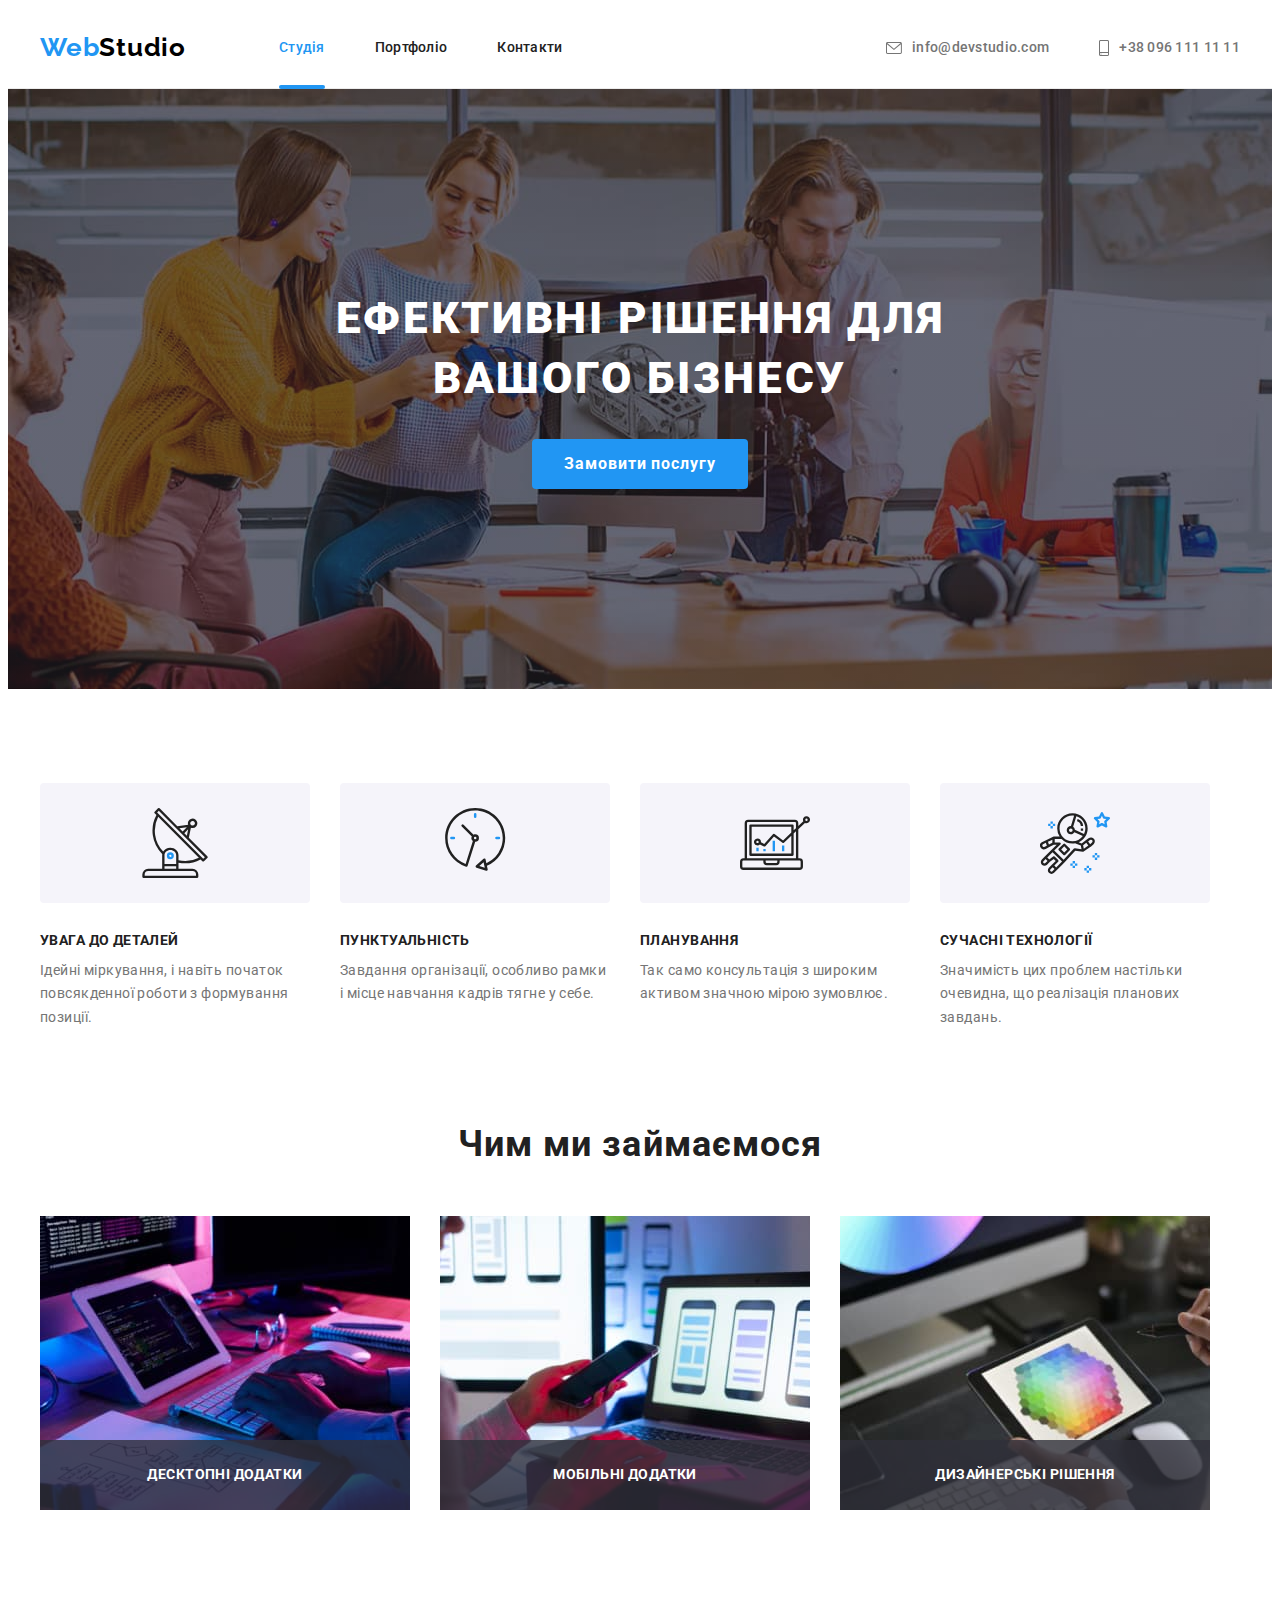
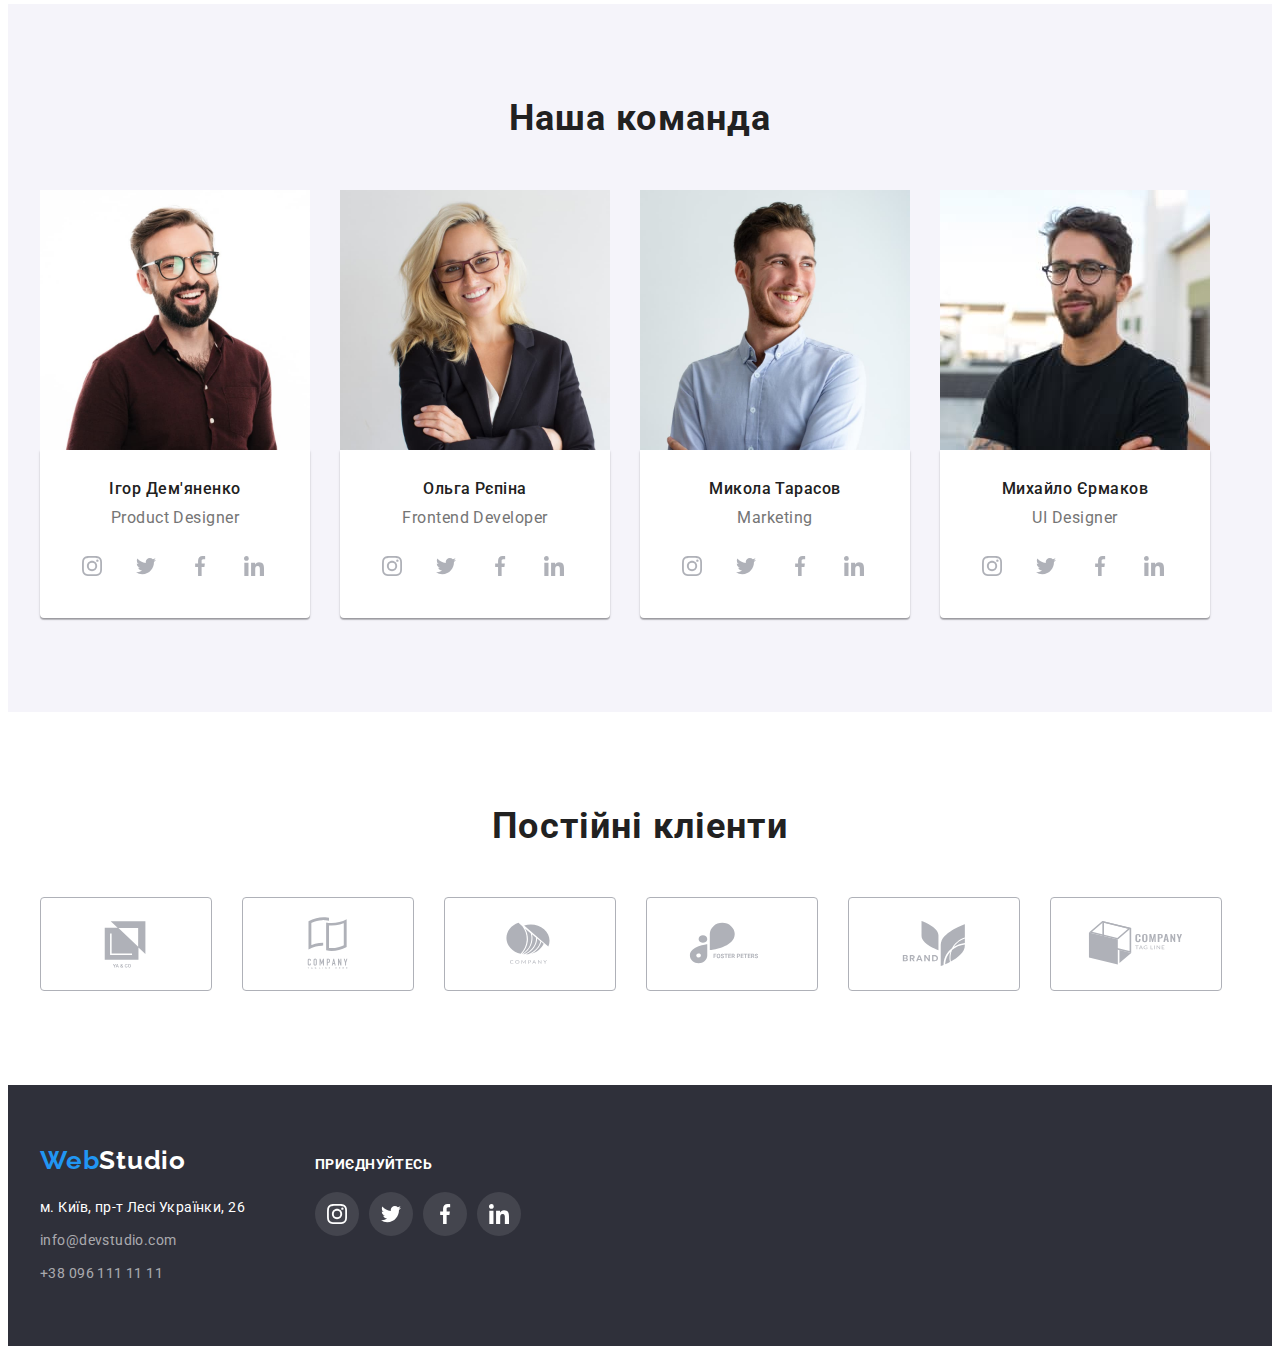
==== index.html @ a7c12bc5 "Copied" ====
<!DOCTYPE html>
<html lang="uk">
<head>
    <meta charset="UTF-8">
    <meta http-equiv="X-UA-Compatible" content="IE=edge">
    <meta name="viewport" content="width=device-width, initial-scale=1.0">
    <title>WebStudio</title>
    <link rel="preconnect" href="https://fonts.googleapis.com">
    <link rel="preconnect" href="https://fonts.gstatic.com" crossorigin>
    <link href="https://fonts.googleapis.com/css2?family=Raleway:wght@700&family=Roboto:wght@400;500;700;900&display=swap"
        rel="stylesheet">
    <link rel="stylesheet" href="https://cdnjs.cloudflare.com/ajax/libs/modern-normalize/1.1.0/modern-normalize.min.css"
        integrity="sha512-wpPYUAdjBVSE4KJnH1VR1HeZfpl1ub8YT/NKx4PuQ5NmX2tKuGu6U/JRp5y+Y8XG2tV+wKQpNHVUX03MfMFn9Q=="
        crossorigin="anonymous" referrerpolicy="no-referrer" />
    <link rel="stylesheet" href="./css/styles.css">
</head>
<body>
    <header class="underline">
        <!-- Navigation_bar -->
        <div class="nav-container">
            <nav class="nav-list">
                <a class="link logo" href="/">Web<span class="second-logo">Studio</span></a>
                <ul class="list">
                    <li class="list-item"><a class="link nav-link current" href="./index.html">Студія</a></li>
                    <li class="list-item"><a class="link nav-link" href="./portfolio.html">Портфоліо</a></li>
                    <li class="list-item"><a class="link nav-link" href="/">Контакти</a></li>
                </ul>
            </nav>
            <ul class="list contacts-container">
                <li class="list-item contacts-item">
                    <a class="link contacts-nav" href="mailto:info@devstudio.com">
                        <svg class="envelope-icon" width="16" height="12">
                            <use href="./images/icons.svg#envelope"></use>
                        </svg>
                        info@devstudio.com</a>
                </li>
                <li class="list-item">
                    <a class="link contacts-nav" href="tel:+380961111111">
                        <svg class="smartphone-icon" width="10" height="16">
                            <use href="./images/icons.svg#smartphone"></use>
                        </svg>
                        +38 096 111 11 11</a>
                </li>
            </ul>
        </div>
    </header>
    <main>
        <!-- Face -->
        <section class="face">
            <div class="face-container">
                <h1 class="face-header">Ефективні рішення для вашого бізнесу</h1>
                <button data-modal-open class="order-button" type="button">Замовити послугу</button>
            </div>
        </section>
        <!-- Features -->
        <section class="features section">
            <div class="features-container">
                <h2 class="visually-hidden">Наші переваги</h2>
                <ul class="list features-list">
                    <li class="feature">
                        <div class="icon-contain">
                            <svg class="icon" width="70" height="70">
                                <use href="./images/icons.svg#antenna"></use>
                            </svg>
                        </div>
                        <h3 class="feature-title">УВАГА ДО ДЕТАЛЕЙ</h3>
                        <p class="feature-descr">Ідейні міркування, і навіть початок повсякденної роботи з формування позиції.</p>
                    </li>
                    <li class="feature">
                        <div class="icon-contain">
                            <svg class="icon" width="70" height="70">
                                <use href="./images/icons.svg#clock"></use>
                            </svg>
                        </div>
                        <h3 class="feature-title">ПУНКТУАЛЬНІСТЬ</h3>
                        <p class="feature-descr">Завдання організації, особливо рамки і місце навчання кадрів тягне у себе.</p>
                    </li>
                    <li class="feature">
                        <div class="icon-contain">
                            <svg class="icon" width="70" height="70">
                                <use href="./images/icons.svg#diagram"></use>
                            </svg>
                        </div>
                        <h3 class="feature-title">ПЛАНУВАННЯ</h3>
                        <p class="feature-descr">Так само консультація з широким активом значною мірою зумовлює.</p>
                    </li>
                    <li class="feature">
                        <div class="icon-contain">
                            <svg class="icon" width="70" height="70">
                                <use href="./images/icons.svg#astronaut"></use>
                            </svg>
                        </div>
                        <h3 class="feature-title">СУЧАСНІ ТЕХНОЛОГІЇ</h3>
                        <p class="feature-descr">Значимість цих проблем настільки очевидна, що реалізація планових завдань.</p>
                    </li>
                </ul>
            </div>
        </section>
        <!-- Activities gallery -->
        <section class="activities">
            <div class="activities-container">
                <h2 class="activities-title">Чим ми займаємося</h2>
                <ul class="list activities-list">
                    <li class="activity">
                        <img src="./images/box1.jpg" alt="development" width="370" height="294">
                        <p class="activity-descr">Десктопні додатки</p>
                    </li>
                    <li class="activity">
                        <img src="./images/box2.jpg" alt="optimization" width="370" height="294">
                        <p class="activity-descr">Мобільні додатки</p>
                    </li>
                    <li class="activity">
                        <img src="./images/box3.jpg" alt="design" width="370" height="294">
                        <p class="activity-descr">Дизайнерські рішення</p>
                    </li>
                </ul>
            </div>
        </section>
        <!-- Team_section -->
        <section class="team section">
            <div class="team-container">
                <h2 class="team-title">Наша команда</h2>
                <ul class="list workers-list">
                    <!-- Employee #1 -->
                    <li class="employee">
                        <img src="./images/team_card1.jpg" alt="Ihor Demyanenko" width="270" height="260">
                        <div class="description">
                            <h3 class="employee-title">Ігор Дем'яненко</h3>
                            <p class="employee-position">Product Designer</p>
                            <ul class="list socials-list">
                                <li>
                                    <a class="social-link" href="/">
                                        <svg class="social-icon" width="20px" height="20px">
                                            <use href="./images/icons.svg#instagram"></use>
                                        </svg>
                                    </a>
                                </li>
                                <li>
                                    <a class="social-link" href="/">
                                        <svg class="social-icon" width="20px" height="20px">
                                            <use href="./images/icons.svg#twitter"></use>
                                        </svg>
                                    </a>
                                </li>
                                <li>
                                    <a class="social-link" href="/">
                                        <svg class="social-icon" width="20px" height="20px">
                                            <use href="./images/icons.svg#facebook"></use>
                                        </svg>
                                    </a>
                                </li>
                                <li>
                                    <a class="social-link" href="/">
                                        <svg class="social-icon" width="20px" height="20px">
                                            <use href="./images/icons.svg#linkedin"></use>
                                        </svg>
                                    </a>
                                </li>
                            </ul>
                        </div>
                    </li>
                    <!-- Employee_#2 -->
                    <li class="employee">
                        <img src="./images/team_card2.jpg" alt="Ольга Рєпіна" width="270" height="260">
                        <div class="description">
                            <h3 class="employee-title">Ольга Рєпіна</h3>
                            <p class="employee-position">Frontend Developer</p>
                            <ul class="list socials-list">
                                <li>
                                    <a class="social-link" href="/">
                                        <svg class="social-icon" width="20px" height="20px">
                                            <use href="./images/icons.svg#instagram"></use>
                                        </svg>
                                    </a>
                                </li>
                                <li>
                                    <a class="social-link" href="/">
                                        <svg class="social-icon" width="20px" height="20px">
                                            <use href="./images/icons.svg#twitter"></use>
                                        </svg>
                                    </a>
                                </li>
                                <li>
                                    <a class="social-link" href="/">
                                        <svg class="social-icon" width="20px" height="20px">
                                            <use href="./images/icons.svg#facebook"></use>
                                        </svg>
                                    </a>
                                </li>
                                <li>
                                    <a class="social-link" href="/">
                                        <svg class="social-icon" width="20px" height="20px">
                                            <use href="./images/icons.svg#linkedin"></use>
                                        </svg>
                                    </a>
                                </li>
                            </ul>
                        </div>
                    </li>
                    <!-- Employee_#3 -->
                    <li class="employee">
                        <img src="./images/team_card3.jpg" alt="Микола Тарасов" width="270" height="260">
                        <div class="description">
                            <h3 class="employee-title">Микола Тарасов</h3>
                            <p class="employee-position">Marketing</p>
                            <ul class="list socials-list">
                                <li>
                                    <a class="social-link" href="/">
                                        <svg class="social-icon" width="20px" height="20px">
                                            <use href="./images/icons.svg#instagram"></use>
                                        </svg>
                                    </a>
                                </li>
                                <li>
                                    <a class="social-link" href="/">
                                        <svg class="social-icon" width="20px" height="20px">
                                            <use href="./images/icons.svg#twitter"></use>
                                        </svg>
                                    </a>
                                </li>
                                <li>
                                    <a class="social-link" href="/">
                                        <svg class="social-icon" width="20px" height="20px">
                                            <use href="./images/icons.svg#facebook"></use>
                                        </svg>
                                    </a>
                                </li>
                                <li>
                                    <a class="social-link" href="/">
                                        <svg class="social-icon" width="20px" height="20px">
                                            <use href="./images/icons.svg#linkedin"></use>
                                        </svg>
                                    </a>
                                </li>
                            </ul>
                        </div>                       
                    </li>
                    <!-- Employee_#4 -->
                    <li class="employee">
                        <img src="./images/team_card4.jpg" alt="Mykhailo Yermakov" width="270" height="260">
                        <div class="description">
                            <h3 class="employee-title">Михайло Єрмаков</h3>
                            <p class="employee-position">UI Designer</p>
                            <ul class="list socials-list">
                                <li>
                                    <a class="social-link" href="/">
                                        <svg class="social-icon" width="20px" height="20px">
                                            <use href="./images/icons.svg#instagram"></use>
                                        </svg>
                                    </a>
                                </li>
                                <li>
                                    <a class="social-link" href="/">
                                        <svg class="social-icon" width="20px" height="20px">
                                            <use href="./images/icons.svg#twitter"></use>
                                        </svg>
                                    </a>
                                </li>
                                <li>
                                    <a class="social-link" href="/">
                                        <svg class="social-icon" width="20px" height="20px">
                                            <use href="./images/icons.svg#facebook"></use>
                                        </svg>
                                    </a>
                                </li>
                                <li>
                                    <a class="social-link" href="/">
                                        <svg class="social-icon" width="20px" height="20px">
                                            <use href="./images/icons.svg#linkedin"></use>
                                        </svg>
                                    </a>
                                </li>
                            </ul>
                        </div>
                    </li>
                </ul>
            </div>
        </section>
        <!-- Clients_section -->
        <section class="section">
            <div class="clients-container">
                <h2 class="clients-title">Постійні кліенти</h2>
                <ul class="list clients-list">
                    <li>
                        <a class="link link-client" href="/">
                            <svg class="client-logo" width="106px" height="60px">
                                <use href="./images/icons.svg#logo-one"></use>
                            </svg>
                        </a>
                    </li>
                    <li>
                        <a class="link link-client" href="/">
                            <svg class="client-logo" width="106px" height="60px">
                                <use href="./images/icons.svg#logo-two"></use>
                            </svg>
                        </a>
                    </li>
                    <li>
                        <a class="link link-client" href="/">
                            <svg class="client-logo" width="106px" height="60px">
                                <use href="./images/icons.svg#logo-three"></use>
                            </svg>
                        </a>
                    </li>
                    <li>
                        <a class="link link-client" href="/">
                            <svg class="client-logo" width="106px" height="60px">
                                <use href="./images/icons.svg#logo-four"></use>
                            </svg>
                        </a>
                    </li>
                    <li>
                        <a class="link link-client" href="/">
                            <svg class="client-logo" width="106px" height="60px">
                                <use href="./images/icons.svg#logo-five"></use>
                            </svg>
                        </a>
                    </li>
                    <li>
                        <a class="link link-client" href="/">
                            <svg class="client-logo" width="106px" height="60px">
                                <use href="./images/icons.svg#logo-six"></use>
                            </svg>
                        </a>
                    </li>
                </ul>
            </div>
        </section>
    </main>
    <!-- Basement -->
    <footer class="basement">
        <div class="footer-container">
            <div class="address-container">
                <a class="link basement-logo" href="./index.html">Web<span class="basement-logo-second">Studio</span></a>
                <address class="basement-contacts">
                    <ul class="list">
                        <li class="contact-item"><a class="link contact-first-color" href="https://goo.gl/maps/C3TWV4PwisccWHNz8" target="_blank" rel="noopener norefererr nofollow">м. Київ, пр-т Лесі Українки, 26</a></li>
                        <li class="contact-item"><a class="link contact-second-color" href="mailto:info@devstudio.com">info@devstudio.com</a></li>
                        <li class="contact-item"><a class="link contact-second-color" href="tel:+380961111111">+38 096 111 11 11</a></li>
                    </ul>
                </address>
            </div>
            <div>
                <!-- Invite_block     -->
                <h3 class="invite-title">приєднуйтесь</h3>
                <ul class="list invite-list">
                    <li>
                        <a class="basement-social-link" href="/">
                            <svg class="basement-social-icon" width="20px" height="20px">
                                <use href="./images/icons.svg#instagram"></use>
                            </svg>
                         </a>
                    </li>
                    <li>
                        <a class="basement-social-link" href="/">
                            <svg class="basement-social-icon" width="20px" height="20px">
                                <use href="./images/icons.svg#twitter"></use>
                            </svg>
                        </a>
                    </li>
                    <li>
                        <a class="basement-social-link" href="/">
                            <svg class="basement-social-icon" width="20px" height="20px">
                                <use href="./images/icons.svg#facebook"></use>
                            </svg>
                        </a>
                    </li>
                    <li>
                        <a class="basement-social-link" href="/">
                            <svg class="basement-social-icon" width="20px" height="20px">
                                <use href="./images/icons.svg#linkedin"></use>
                            </svg>
                        </a>
                    </li>
                </ul>
            </div>
        </div>
    </footer>
    <!-- Modal_window -->
    <div data-modal class="backdrop is-hidden">
        <div class="modal">
            <button data-modal-close class="close-btn" type="button">
                <svg class="close-btn-icon" width="11" height="11">
                    <use href="./images/icons.svg#close-btn"></use>
                </svg>
            </button>
        </div>
    </div>
    <!-- Modal_window_script -->
    <script src="./js/modal.js"></script>
</body>
</html>
---- css/styles.css ----
:root {
    --main-color: #FFFFFF;
    --second-color: #2F303A;
    --team-section-color: #F5F4FA;
    --first-logo-color: #2196F3;
    --second-logo-color: #000000;
    --main-text-color: #212121;
    --descriprion-color: #757575;
    --basement-contakts-color: #FFFFFF99;
    --button-active-color: #188CE8;
    --underline-color: #ECECEC;
    --border-color: #EEEEEE;
    --overlay-color: rgba(47, 48, 58, 0.4);
    --social-link-color: #AFB1B8;
    --basement-social-link-color: rgba(255, 255, 255, 0.1);
    --face-background: #C4C4C4;
    --activity-descr-color: rgba(47, 48, 58, 0.8);
    --modal-background: rgba(0, 0, 0, 0.2);
    --modal-close-btn: rgba(0, 0, 0, 0.1);
    --portfolio-overlay-color: rgba(33, 150, 243, 0.9);
    --transition-function: cubic-bezier(0.4, 0, 0.2, 1);
}

/*Global_styles*/

body {
    background: var(--main-color);
    font-family: 'Roboto', sans-serif;
    color: var(--main-text-color);
}

h1,
h2,
h3,
h4,
h5,
h6,
p {
    margin: 0px;
    padding: 0px;
}

img {
    display: block;
}

.link {
    text-decoration: none;
    display: inline-block;
}

.list {
    list-style: none;
    padding: 0px;
    margin: 0px;
}

.section {
    padding: 94px 0px;
}

/*Navigation-bar*/

.underline {
    border-bottom: solid 1px var(--underline-color);
}

.nav-link,
.contacts-nav {
    font-weight: 500;
    font-size: 14px;
    line-height: 1.14;
    letter-spacing: 0.02em;
}

.nav-container {
    margin: 0px auto;
    width: 1200px;
    padding: 0px 15px;
    display: flex;
    /* outline: red solid 1px; */

}

.nav-list {
    display: flex;
    margin-right: auto;
    align-items: center;
}

.nav-list .list {
    display: flex   ;
}

.nav-container .list{
    display: flex;
}

/*Logo*/

.logo {
    color: var(--first-logo-color);
    font-family: 'Raleway', sans-serif;
    font-weight: 700;
    font-size: 26px;
    line-height: 1.19;
    letter-spacing: 0.03em;
    margin-right: 93px;
    padding: 24px 0px 25px 0px;
}

.second-logo {
    color: var(--second-logo-color);
}

/*Navigation_links*/

.nav-link .current {
    color: var(--first-logo-color);
}

.nav-link {
    color: inherit;
    padding: 32px 0px;
    position: relative;
    transition: color 250ms var(--transition-function);
}

.nav-link:hover,
.nav-link:focus,
.current {
    color: var(--first-logo-color);
}

.current::after {
    content: '';
    position: relative;
    display: block;
    width: 100%;
    height: 4px;
    background-color: var(--first-logo-color);
    border-radius: 2px;
    position: absolute;
    bottom: -1px;
}

/*Contacts*/

.contacts-container {
    align-items: center;
}

.contacts-nav {
    color: var(--descriprion-color);
    padding: 32px 0px;
    display: flex;
    align-items: center;
    transition: color 250ms var(--transition-function);
}

.contacts-nav:hover,
.contacts-nav:focus {
    color: var(--first-logo-color);
} 


.contacts-icon {
    width: 12px;
    height: 16px;
    fill: var(--descriprion-color);
}

.list-item:not(:last-child) {
    margin-right: 50px;
}

.envelope-icon {
    fill: currentColor;
    margin-right: 10px;
}

.smartphone-icon {
    fill: currentColor;
    margin-right: 10px;
}

/*Face*/

.face-container {
    margin: 0px auto;
    width: 1200px;
    padding: 200px 15px;
}

.face {
    background-color: var(--face-background);
    color: var(--main-color);
    text-align: center;
    background-image: linear-gradient(var(--overlay-color), var(--overlay-color)), 
    url(../images/header-img.jpg);
    background-repeat: no-repeat;
    background-position: center;
    background-size: cover;
    max-width: 1600px;
    margin-left: auto;
    margin-right: auto;
}

.face-header {
    font-weight: 900;
    font-size: 44px;
    line-height: 1.36;
    text-align: center;
    letter-spacing: 0.06em;
    text-transform: uppercase;
    width: 700px;
    margin: 0px auto 30px;
}

.order-button {
    cursor: pointer;
    background: var(--first-logo-color);
    border-color: transparent;
    border-radius: 4px;
    color: inherit;
    font-family: inherit;
    font-weight: 700;
    font-size: 16px;
    line-height: 1.87;
    letter-spacing: 0.06em;
    padding: 8px 30px;
    transition: background 250ms var(--transition-function),
                box-shadow 250ms var(--transition-function);
}

.order-button:hover,
.order-button:focus {
    background: var(--button-active-color);
    box-shadow: 0px 4px 4px rgba(0, 0, 0, 0.15);
}

/*Features*/

.features-container {
    margin: 0px auto;
    width: 1200px;

}

.feature {
    width: 270px;
}



.visually-hidden {
    position: absolute;
    width: 1px;
    height: 1px;
    margin: -1px;
    border: 0;
    padding: 0;

    white-space: nowrap;
    clip-path: inset(50%);
    clip: rect( 0 0 0 0);
    overflow: hidden   ;
}

.icon {
    width: 70px;
    height: 70px;
    background-color: var(--team-section-color);
}

.icon-contain {
    width: 270px;
    height: 120px;
    background-color: var(--team-section-color);
    display: flex;
    align-items: center;
    justify-content: center;
    margin-bottom: 30px;
    border-radius: 4px;
}





.feature-title {
    font-weight: 700;
    font-size: 14px;
    line-height: 1.14;
    letter-spacing: 0.03em;
    text-transform: uppercase;
    margin-bottom: 10px;
}

.feature-descr {
    color: var(--descriprion-color);
    font-style: normal;
    font-size: 14px;
    line-height: 1.71;
    letter-spacing: 0.03em;
}

.features-list {
    display: flex;
}

.feature:not(:last-child) {
    margin-right: 30px;
}

/*Activities gallery*/

.activities {
    padding-bottom: 94px;
}

.activities-container {
    margin: 0px auto;
    width: 1200px;
    padding: 0px 15px;
    /* outline: red solid 1px; */

}

.activities-title {
    font-weight: 700;
    font-size: 36px;
    line-height: 1.16;
    text-align: center;
    letter-spacing: 0.03em;
    margin-bottom: 50px;
}

.activities-list {
    display: flex;
}

.activity:not(:last-child) {
    margin-right: 30px;
}

.activity {
    position: relative;
}

.activity-descr {
    position: absolute;
    bottom: 0px;
    padding: 27px 0px;
    width: 100%;
    background-color: var(--activity-descr-color);
    color: var(--main-color);
    font-weight: 700;
    font-size: 14px;
    line-height: 1.14;
    text-align: center;
    letter-spacing: 0.03em;
    text-transform: uppercase;
}

/*Team_section*/

.team-container {
    margin: 0px auto;
    width: 1200px;
    padding: 0px 15px;
    /* outline: red solid 1px; */
}

.workers-list {
    display: flex;
}

.team {
    background: var(--team-section-color);
}

.team-title {
    font-weight: 700;
    font-size: 36px;
    line-height: 1.16;
    text-align: center;
    letter-spacing: 0.03em;
    margin-bottom: 50px;
}



.employee:not(:last-child) {
    margin-right: 30px;
}

.description {
    padding: 30px;
    background: var(--main-color);
    border-radius: 0px 0px 4px 4px;
    box-shadow: 0px 1px 3px rgba(0, 0, 0, 0.12), 0px 1px 1px rgba(0, 0, 0, 0.14), 0px 2px 1px rgba(0, 0, 0, 0.2);

}

.employee-title  {
    font-weight: 500;
    font-size: 16px;
    line-height: 1.18;
    text-align: center;
    letter-spacing: 0.03em;
    margin-bottom: 10px;
}

.employee-position {
    color: var(--descriprion-color);
    font-size: 16px;
    line-height: 1.18;
    text-align: center;
    letter-spacing: 0.03em;
    margin-bottom: 16px;
}

.socials-list {
    display: flex;
    gap: 10px;
}

.social-link {
    display: flex;
    width: 44px;
    height: 44px;
    align-items: center;
    border-radius: 50%;
    justify-content: center;
    transition: background-color 250ms var(--transition-function);
}

.social-icon {
    fill: var(--social-link-color);
    transition: fill 250ms var(--transition-function);
}

.social-link:hover,
.social-link:focus {
    background-color: var(--first-logo-color);
}

.social-link:hover .social-icon,
.social-link:focus .social-icon {
    fill: var(--main-color);
}

/*Basement*/

.footer-container {
    margin: 0px auto;
    width: 1200px;
    padding: 0px 15px;
    display: flex;
    align-items: baseline;
    /* outline: red solid 1px; */
}

.basement {
    background: var(--second-color);
    padding: 60px 0px;
}

/* Clients_section*/

.clients-container {
    margin: 0px auto;
    width: 1200px;
    padding: 0px 15px;
}

.clients-title {
    font-weight: 700;
    font-size: 36px;
    line-height: 1.16;
    text-align: center;
    letter-spacing: 0.03em;
    margin-bottom: 50px;
}

.clients-list {
    text-decoration: none;
    display: flex;
    gap: 30px;
}

.link-client {
    width: 170px;
    height: 92px;
    border: solid 1px var(--social-link-color);
    border-radius: 4px;
    align-items: center;
    justify-content: center;
    display: flex;
    transition: border-color 250ms var(--transition-function);
}

.client-logo {
    fill: var(--social-link-color);
    transition: fill 250ms var(--transition-function);
}

.link-client:hover {
    border-color: var(--first-logo-color);
}

.link-client:hover .client-logo {
    fill: var(--first-logo-color);
}

.link-client:focus {
    border-color: var(--first-logo-color);
}

.link-client:focus .client-logo {
    fill: var(--first-logo-color);
}

/*Basement_logo*/

.basement-logo {
    color: var(--first-logo-color);
    font-family: 'Raleway', sans-serif;
    font-weight: 700;
    font-size: 26px;
    line-height: 1.19;
    letter-spacing: 0.03em;
    margin-bottom:  20px;
}

.basement-logo-second {
    color: var(--main-color);
}

/*Basement_contacts*/

.contact-item:not(:last-child) {
    margin-bottom: 9px;
}

.basement-contacts {
    font-style: inherit;
    font-size: 14px;
    line-height: 1.71;
    letter-spacing: 0.03em;
}

.contact-first-color {
    color: var(--main-color);
    transition: color 250ms var(--transition-function);
}

.contact-second-color {
    color: var(--basement-contakts-color);
    transition: color 250ms var(--transition-function);
}

.contact-first-color:hover,
.contact-first-color:focus,
.contact-second-color:hover,
.contact-second-color:focus {
    color:  var(--first-logo-color);
}

.address-container {
    margin-right: 70px;
}

.invite-title {
    font-weight: 700;
    font-size: 14px;
    line-height: 16px;
    letter-spacing: 0.03em;
    text-transform: uppercase;
    color: var(--main-color);
    margin-bottom: 20px;
}

.invite-list {
    display: flex;
    gap: 10px;
}

.basement-social-link {
    display: flex;
    width: 44px;
    height: 44px;
    align-items: center;
    border-radius: 50%;
    justify-content: center;
    background: var(--basement-social-link-color);
}

.basement-social-icon {
    fill: var(--main-color);
}

.basement-social-link:hover,
.basement-social-link:focus {
    background-color: var(--first-logo-color);
    transition: background-color 250ms var(--transition-function);
}

/* Modal window */

.backdrop {
    position: fixed;
    top: 0;
    left: 0;
    width: 100%;
    height: 100%;
    background-color: var(--modal-background);
    filter: blur(0px);
    transition: opacity 250ms var(--transition-function),
                visibility 250ms var(--transition-function);
}

.backdrop.is-hidden {
    opacity: 0;
    visibility: hidden;
    pointer-events: none;
}

.modal {
    position: absolute;
    top: 221px;
    left: 50%;
    transform: translate(-50%, 0);
    background-color: var(--main-color);
    width: 528px;
    height: 581px;
    border-radius: 4px;
    box-shadow: 0px 1px 3px rgba(0, 0, 0, 0.12), 0px 1px 1px rgba(0, 0, 0, 0.14), 0px 2px 1px rgba(0, 0, 0, 0.2);
    scale: 100%;
    transition: transform 250ms var(--transition-function);
}

.backdrop.backdrop.is-hidden .modal {
    transform: translate(-50%, 20%);
    
}

.close-btn {
    display: flex;
    justify-content: center;
    align-items: center;
    position: absolute;
    width: 30px;
    height: 30px;
    cursor: pointer;
    background-color: transparent;
    border: 1px solid var(--modal-close-btn);
    border-radius: 50%;
    padding: 0px;
    top: 8px;
    right: 8px;
}

.close-btn-icon {
    fill: var(--second-logo-color);
}

/*PORTFOLIO_PAGE_STYLES*/

/*Filters*/

.filt-but {
    cursor: pointer;
    background: var(--team-section-color);
    font-family: inherit;
    font-weight: 500;
    font-size: 16px;
    line-height: 1.62;
    text-align: center;
    letter-spacing: 0.03em;
    border-color: transparent;
    border-radius: 4px;
    padding: 6px 22px;
    transition: background 250ms var(--transition-function),
                box-shadow 250ms var(--transition-function),
                color 250ms var(--transition-function);
}

.filt-but:hover,
.filt-but:focus {
    background: var(--first-logo-color);
    color: var(--main-color);
    box-shadow: 0px 3px 1px rgba(0, 0, 0, 0.1), 0px 1px 2px rgba(0, 0, 0, 0.08), 0px 2px 2px rgba(0, 0, 0, 0.12);
}

.filters h2,
.projects h2 {
    color: var(--main-color);
}

/*Projects*/

.projects-container {
    margin: 0px auto;
    width: 1200px;
    padding: 0px 15px;
    /* outline: red solid 1px; */
}

.filters-list {
    display: flex;
    justify-content: center;
    margin-bottom: 50px;

}

.button:not(:last-child) {
    margin-right: 8px;
}

.projects-list {
    display: flex;
    flex-wrap: wrap;
    gap: 30px;
}

.project-item {
    transition: box-shadow 250ms var(--transition-function);
}

.project-item:hover,
.project-item:focus {
    box-shadow: 0px 1px 1px rgba(0, 0, 0, 0.12),
    0px 4px 4px rgba(0, 0, 0, 0.06),
    1px 4px 6px rgba(0, 0, 0, 0.16);
}

.description-box {
    padding: 20px 24px;
    border-right: solid 1px var(--border-color);
    border-bottom: solid 1px var(--border-color);
    border-left: solid 1px var(--border-color);
}

.project-title {
    color: var(--main-text-color);
    font-weight: 700;
    font-size: 18px;
    line-height: 2.0;
    letter-spacing: 0.06em;
    margin-bottom: 4px;
}

.project-descr {
    color: var(--descriprion-color);
    font-size: 16px;
    line-height: 1.87;
    letter-spacing: 0.03em;
}

.item-wrapper {
    position: relative;
    overflow: hidden;
}

.item-overlay {
    position: absolute;
    height: 100%;
    width: 100%;
    background-color: var(--portfolio-overlay-color);
    padding: 63px 24px;
    color: var(--main-color);
    font-weight: 400;
    font-size: 18px;
    line-height: 28px;
    letter-spacing: 0.03em;
    transition: transform 250ms var(--transition-function);
}

.project-item:hover .item-overlay,
.project-item:focus .item-overlay {
    transform: translateY(-100%);
}
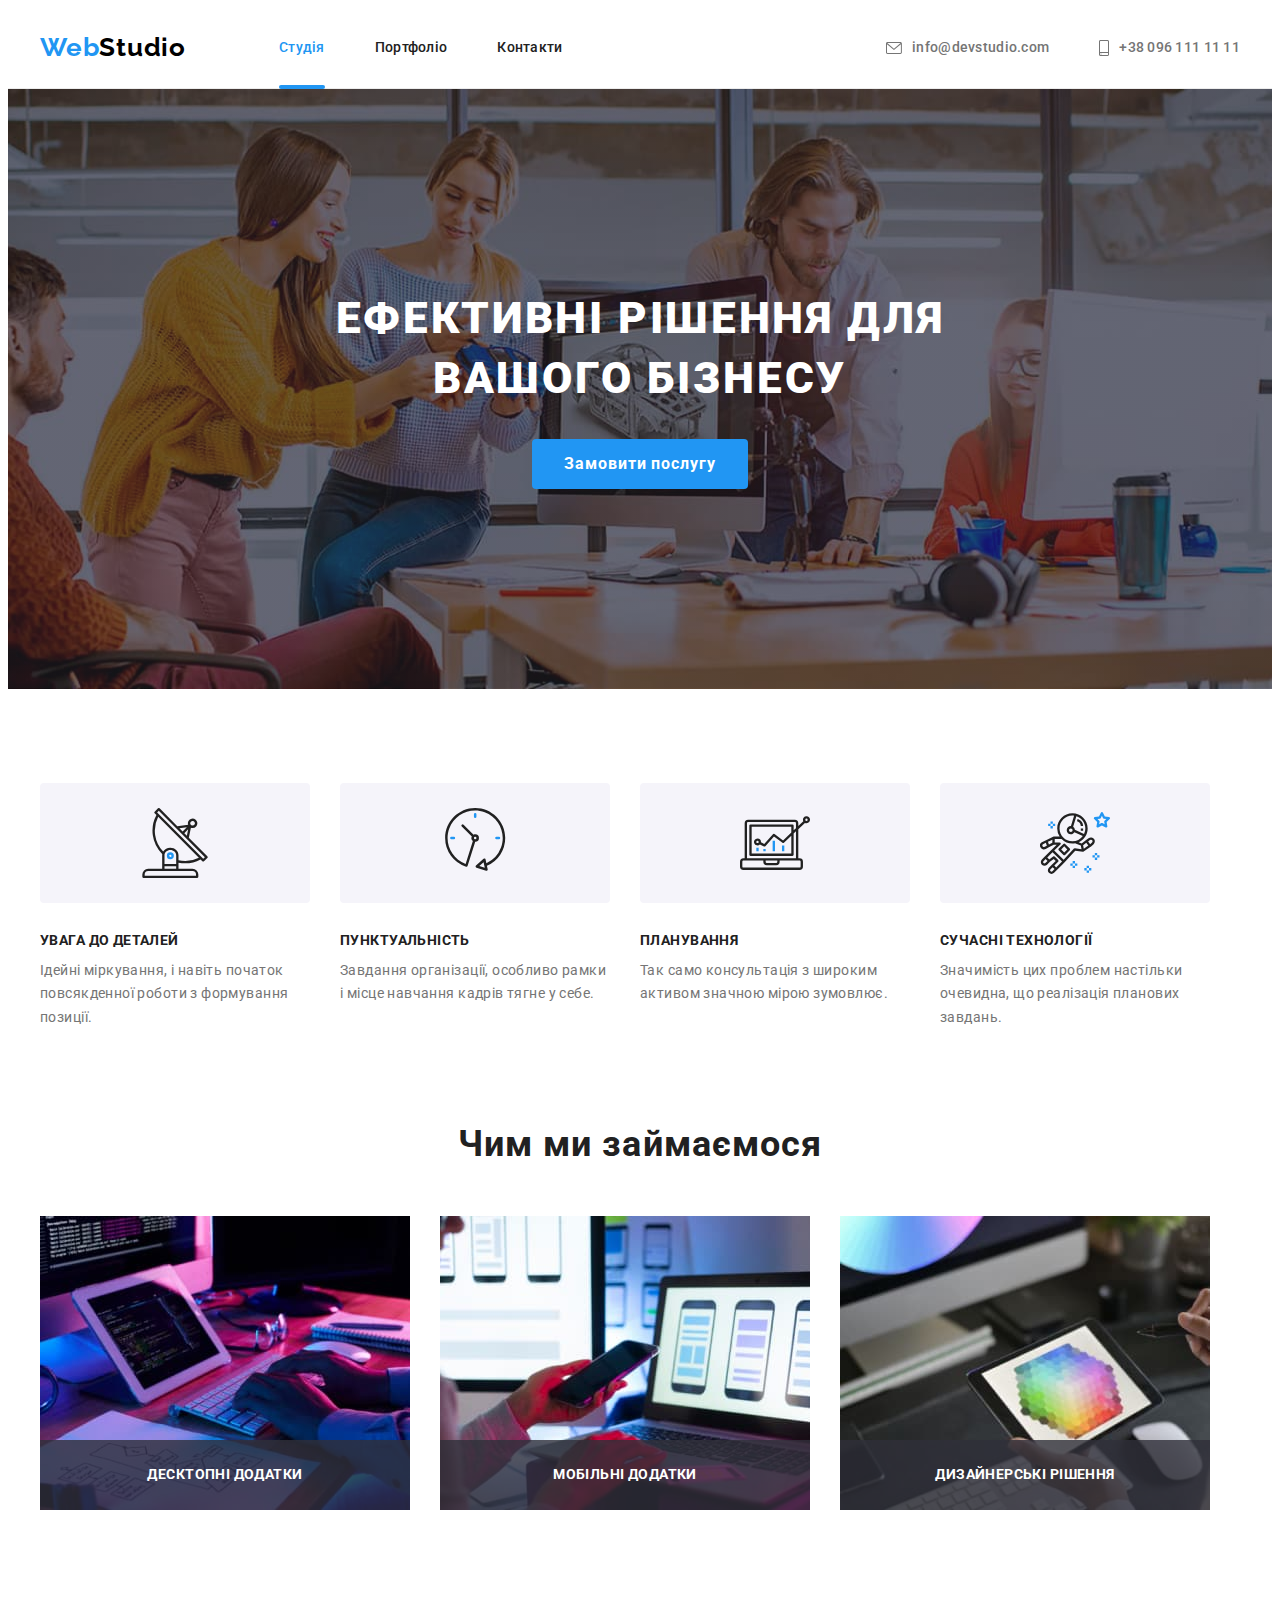
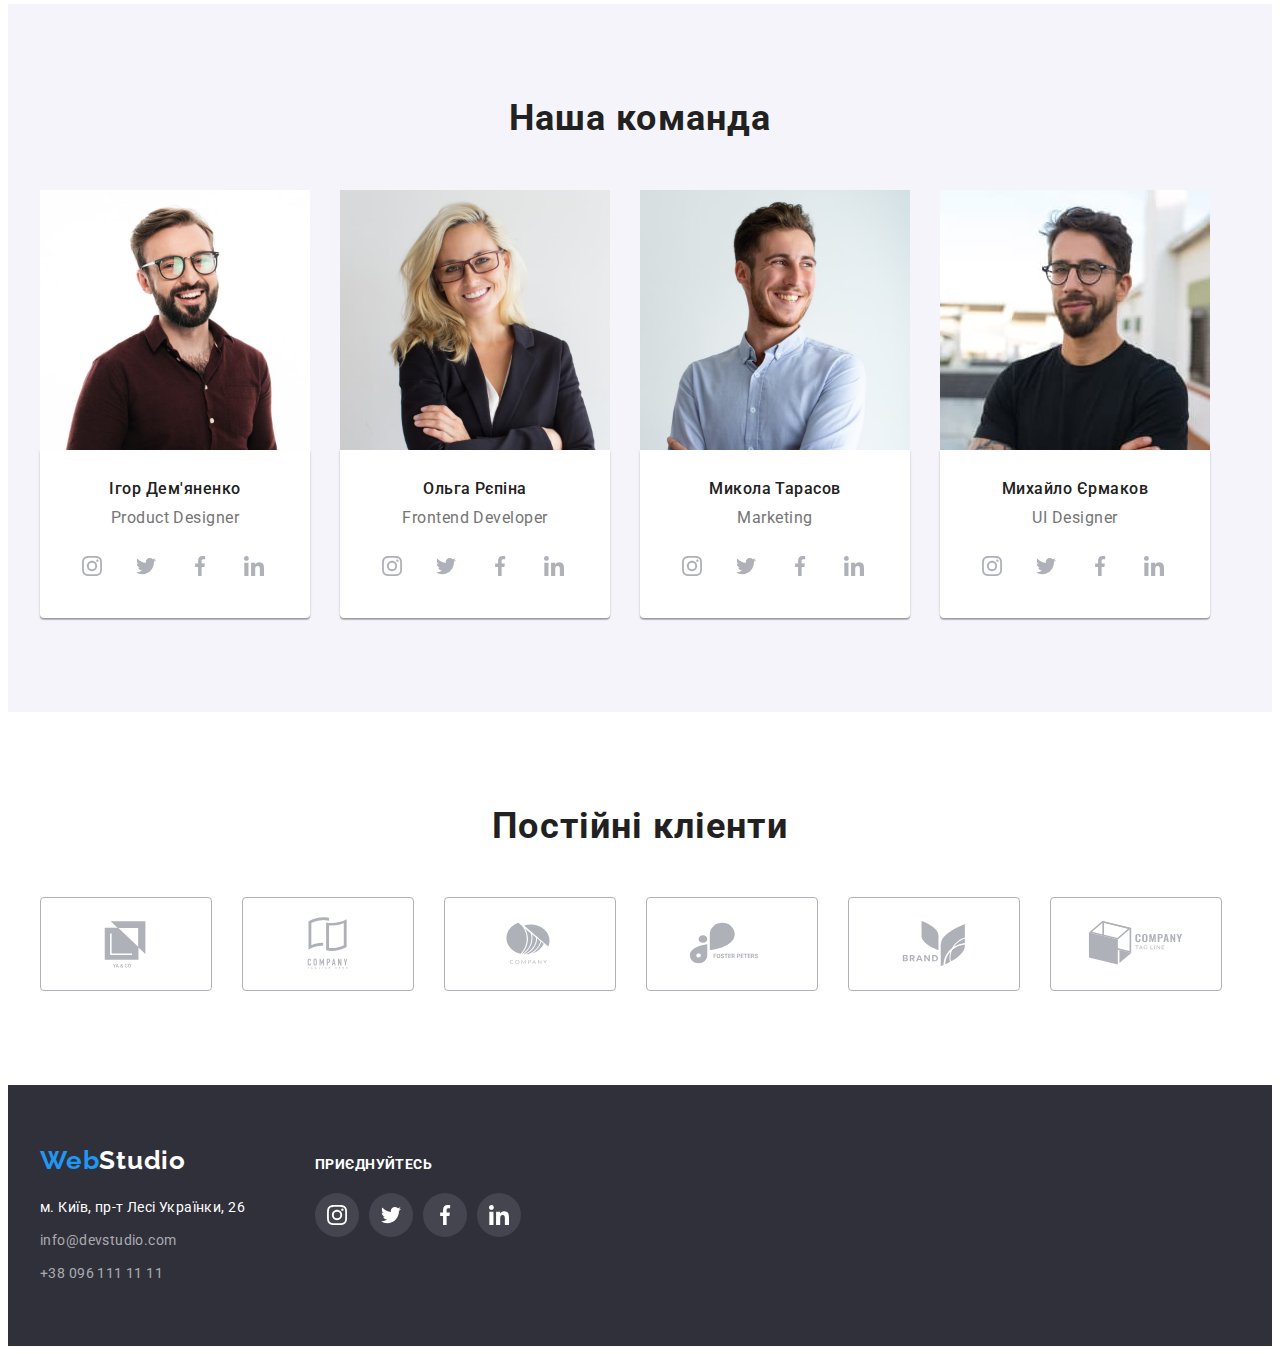
==== commit 696a6ae9: "Added modal window markup" ====
--- a/index.html
+++ b/index.html
@@ -384,6 +384,23 @@
                     <use href="./images/icons.svg#close-btn"></use>
                 </svg>
             </button>
+            <strong class="modal-title">Залиште свої дані, ми вам передзвонимо</strong>
+            <form class="back-call-form" name="back-call-form" autocomplete="on">
+                <label for="name">Ім'я</label>
+                <input type="text" id="name" required>
+                <label for="tel">Телефон</label>
+                <input type="tel" id="tel" required>
+                <label for="email">Пошта</label>
+                <input type="email" id="email">
+                <label for="comment">Коментар</label>
+                <textarea name="comment" id="comment" rows="10" placeholder="Введіть текст"></textarea>
+                <label for=""></label>
+                <div>
+                    <input type="checkbox">
+                    <span>Погоджуюся з розсилкою та приймаю<a href="/" class="">Умови договору</a></span>
+                </div>
+                <button type="submit">Відправити</button>
+            </form>
         </div>
     </div>
     <!-- Modal_window_script -->
--- a/css/styles.css
+++ b/css/styles.css
@@ -575,7 +575,7 @@
 .invite-title {
     font-weight: 700;
     font-size: 14px;
-    line-height: 16px;
+    line-height: 1.14;
     letter-spacing: 0.03em;
     text-transform: uppercase;
     color: var(--main-color);
@@ -639,6 +639,7 @@
     box-shadow: 0px 1px 3px rgba(0, 0, 0, 0.12), 0px 1px 1px rgba(0, 0, 0, 0.14), 0px 2px 1px rgba(0, 0, 0, 0.2);
     scale: 100%;
     transition: transform 250ms var(--transition-function);
+    padding: 40px;
 }
 
 .backdrop.backdrop.is-hidden .modal {
@@ -666,6 +667,21 @@
     fill: var(--second-logo-color);
 }
 
+.modal-title {
+    font-weight: 700;
+    font-size: 20px;
+    line-height: 1.15;
+    text-align: center;
+    letter-spacing: 0.03em;
+    margin-bottom: 12px;
+    display: block;
+}
+
+.back-call-form {
+    display: flex;
+    flex-direction: column;
+}
+
 /*PORTFOLIO_PAGE_STYLES*/
 
 /*Filters*/
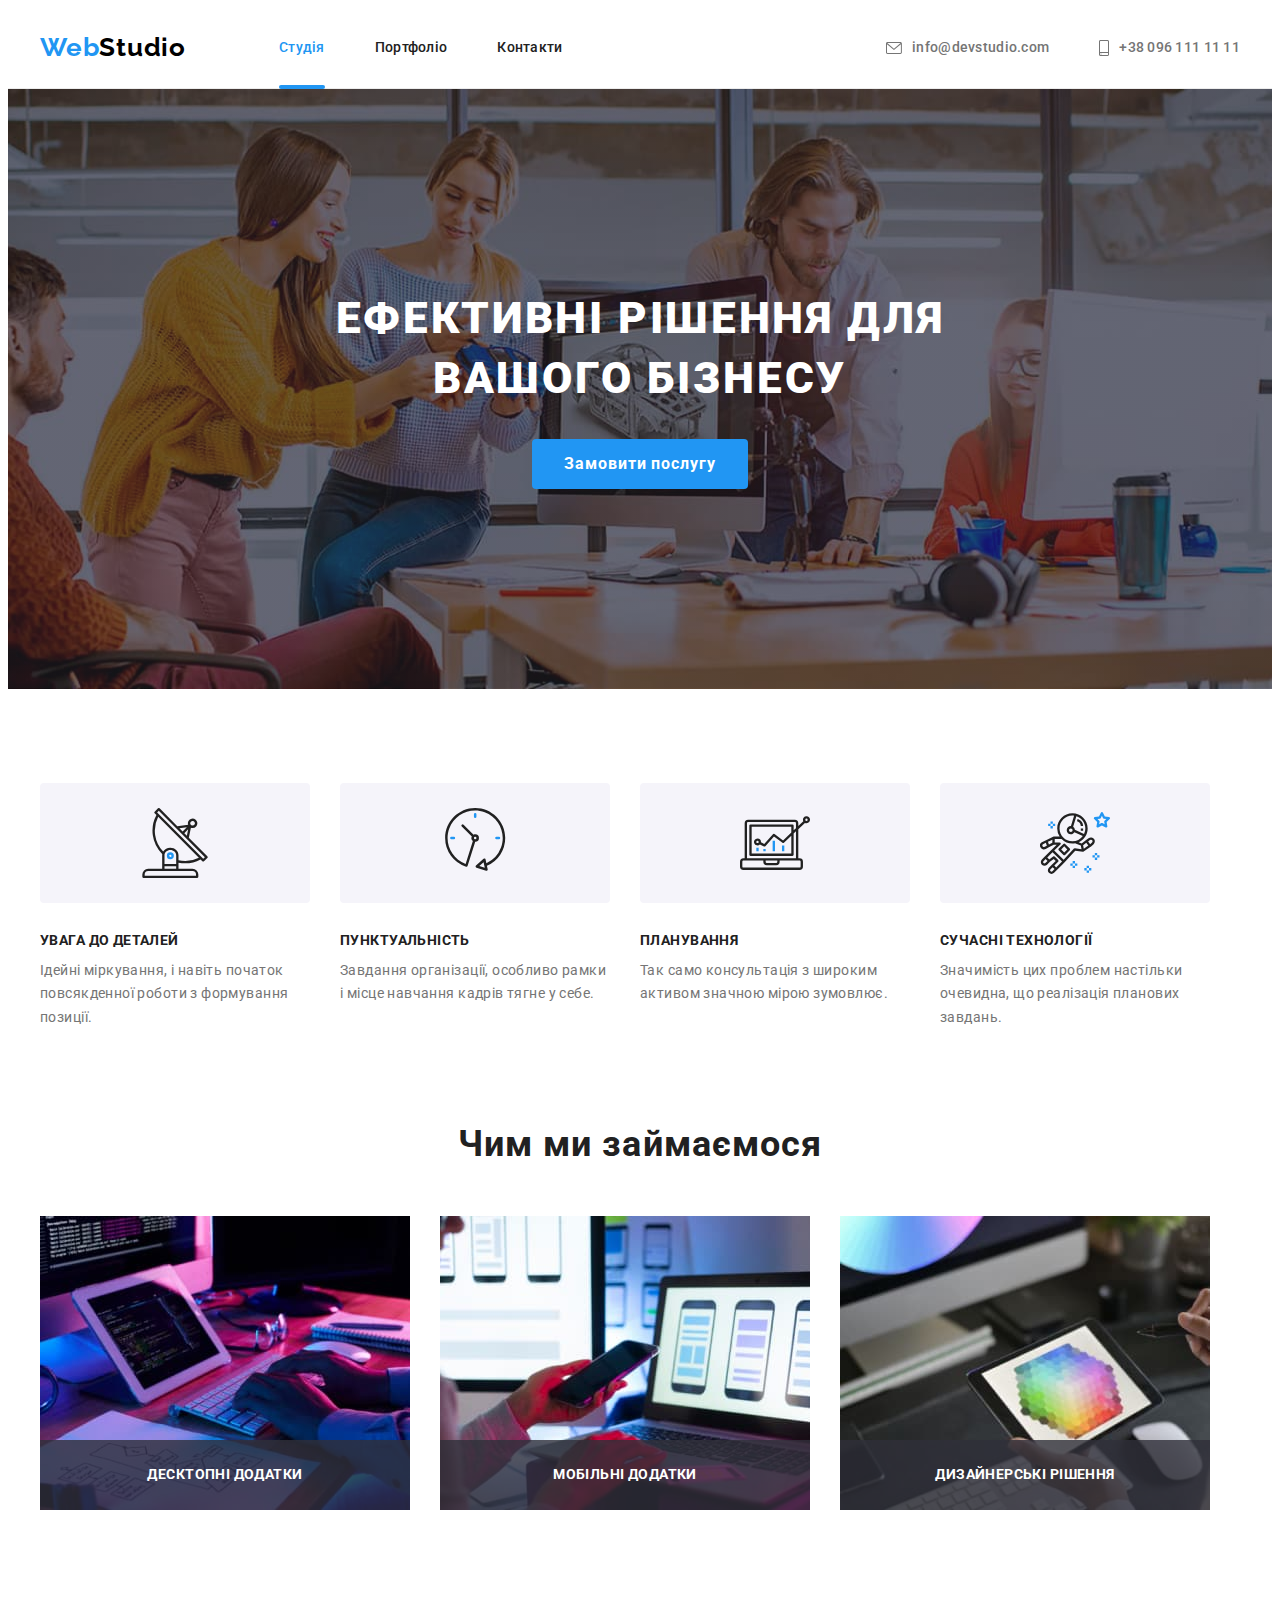
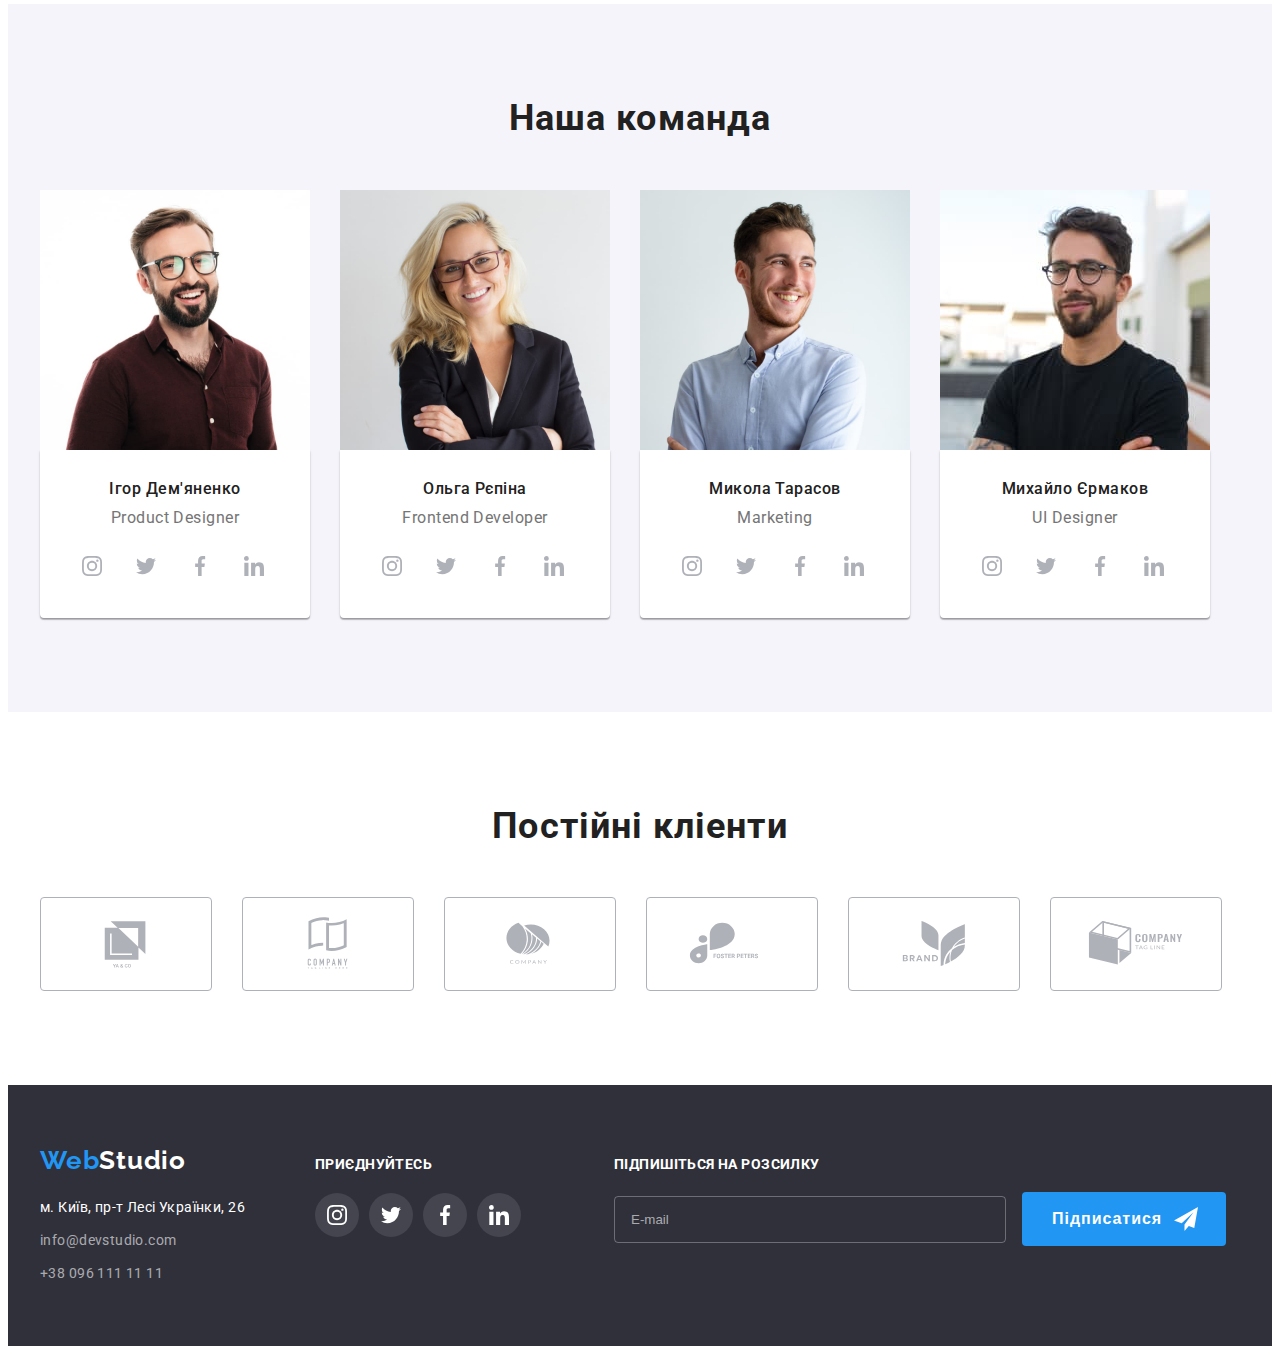
==== commit 10fa6d18: "Added modal window and mailing" ====
--- a/index.html
+++ b/index.html
@@ -340,8 +340,8 @@
                     </ul>
                 </address>
             </div>
-            <div>
-                <!-- Invite_block     -->
+            <!-- Invite_block     -->
+            <div class="invite-links-wrapper">
                 <h3 class="invite-title">приєднуйтесь</h3>
                 <ul class="list invite-list">
                     <li>
@@ -373,6 +373,18 @@
                         </a>
                     </li>
                 </ul>
+            </div>
+            <!-- Mailing_form -->
+            <div>
+                <strong class="mailing-title">Підпишіться на розсилку</strong>
+                <div class="mailing-wrapper">
+                    <input class="mailing-field" name="mailing" type="text" placeholder="E-mail">
+                    <button type="submit" class="mailing-button">Підписатися
+                        <svg class="send-icon" width="24" height="24">
+                            <use  href="./images/icons.svg#send-icon"></use>
+                        </svg>
+                    </button>
+                </div>
             </div>
         </div>
     </footer>
@@ -385,21 +397,47 @@
                 </svg>
             </button>
             <strong class="modal-title">Залиште свої дані, ми вам передзвонимо</strong>
-            <form class="back-call-form" name="back-call-form" autocomplete="on">
-                <label for="name">Ім'я</label>
-                <input type="text" id="name" required>
-                <label for="tel">Телефон</label>
-                <input type="tel" id="tel" required>
-                <label for="email">Пошта</label>
-                <input type="email" id="email">
-                <label for="comment">Коментар</label>
-                <textarea name="comment" id="comment" rows="10" placeholder="Введіть текст"></textarea>
-                <label for=""></label>
-                <div>
-                    <input type="checkbox">
-                    <span>Погоджуюся з розсилкою та приймаю<a href="/" class="">Умови договору</a></span>
-                </div>
-                <button type="submit">Відправити</button>
+            <form name="back-call-form" autocomplete="on">
+                <label class="form-label" for="name">Ім'я</label>
+                <div class="form-wrapper">
+                    <input class="form-field" type="text" id="name" required>
+                    <svg width="12" height="12"  class="form-icon">
+                        <use href="./images/icons.svg#user-icon"></use>
+                    </svg>
+                </div>
+                <label class="form-label" for="tel">Телефон</label>
+                <div class="form-wrapper">
+                    <input class="form-field" type="tel" id="tel" required>
+                    <svg width="13" height="13" class="form-icon">
+                        <use href="./images/icons.svg#tel-form-icon"></use>
+                    </svg>
+                </div>
+                <label class="form-label" for="email">Пошта</label>
+                <div class="form-wrapper">
+                    <input class="form-field" type="email" id="email">
+                    <svg width="15" height="12" class="form-icon">
+                        <use href="./images/icons.svg#envelope-form-icon"></use>
+                    </svg>
+                </div>
+                <label class="form-label" for="comment">Коментар</label>
+                <div >
+                    <textarea class="form-field comment-field" name="comment" id="comment" placeholder="Введіть текст"></textarea>
+                </div>
+                <div class="checkbox-wrapper">
+                    <label class="checkbox-label">
+                        <input class="form-checkbox" type="checkbox">
+                        <svg class="form-checkbox-icon" width="16" height="15">
+                            <use class="uncheck" href="./images/icons.svg#icon-uncheck"></use>
+                            <use class="check" href="./images/icons.svg#icon-check"></use>
+                        </svg>
+                        <span class="checkbox-descr">Погоджуюся з розсилкою та приймаю
+                            <a href="./" class="terms-link">Умови договору</a>
+                        </span>
+                    </label>
+                    <!-- <input class="terms-chackbox" type="checkbox">
+                    <span class="checkbox-descr">Погоджуюся з розсилкою та приймаю<a href="/" class="terms-link">Умови договору</a></span> -->
+                    <button class="submit-button" type="submit">Відправити</button>
+                </div>
             </form>
         </div>
     </div>
--- a/css/styles.css
+++ b/css/styles.css
@@ -19,6 +19,10 @@
     --modal-close-btn: rgba(0, 0, 0, 0.1);
     --portfolio-overlay-color: rgba(33, 150, 243, 0.9);
     --transition-function: cubic-bezier(0.4, 0, 0.2, 1);
+    --form-field-border-color: rgba(33, 33, 33, 0.2);
+    --mailing-field-border: rgba(255, 255, 255, 0.3);
+    --mailing-plaseholder-color: rgba(255, 255, 255, 0.6);
+    --submit-button-color: #188CE8;
 }
 
 /*Global_styles*/
@@ -572,6 +576,10 @@
     margin-right: 70px;
 }
 
+.invite-links-wrapper {
+    margin-right: 93px;
+}
+
 .invite-title {
     font-weight: 700;
     font-size: 14px;
@@ -605,6 +613,56 @@
 .basement-social-link:focus {
     background-color: var(--first-logo-color);
     transition: background-color 250ms var(--transition-function);
+}
+
+.mailing-title {
+    display: block;
+    font-weight: 700;
+    font-size: 14px;
+    line-height: 16px;
+    letter-spacing: 0.03em;
+    text-transform: uppercase;
+    color: var(--main-color);
+    margin-bottom: 20px;
+}
+
+.mailing-wrapper {
+    position: relative;
+}
+
+.mailing-field {
+    border: solid 1px var(--mailing-field-border);
+    background-color: transparent;
+    border-radius: 4px;
+    padding:  15px 16px;
+    width: 358px;
+    outline: transparent;
+    margin-right: 12px;
+    color: var(--main-color);
+}
+
+.mailing-field::placeholder {
+    color: var(--mailing-plaseholder-color);
+}
+
+.mailing-button {
+    background-color: var(--first-logo-color);
+    border-color: transparent;
+    border-radius: 4px;
+    padding: 10px 62px 10px 28px;
+    color: var(--main-color);
+    font-weight: 700;
+    font-size: 16px;
+    line-height: 30px;
+    letter-spacing: 0.06em;
+}
+
+.send-icon {
+    position: absolute;
+    right:  28px;
+    top: 50%;
+    transform: translateY(-50%);
+    fill: var(--main-color);
 }
 
 /* Modal window */
@@ -665,6 +723,11 @@
 
 .close-btn-icon {
     fill: var(--second-logo-color);
+    transition: fill 250ms var(--transition-function)
+}
+
+.close-btn:hover .close-btn-icon {
+    fill: var(--first-logo-color);
 }
 
 .modal-title {
@@ -677,9 +740,120 @@
     display: block;
 }
 
-.back-call-form {
+/* Form_Styles */
+
+.form-wrapper {
+    position: relative;
+    margin-bottom: 10px;
+
+}
+
+.form-icon {
+    position: absolute;
+    top: 50%;
+    left: 12px;
+    transform: translateY(-50%);
+    transition: fill 250ms var(--transition-function);
+}
+
+.form-field {
+    outline: transparent;
+    width: 100%;
+    padding: 12px 12px 12px 42px;
+    border-radius:  4px;
+    border:  solid 1px;
+    border-color: var(--form-field-border-color);
+    transition: border-color 250ms var(--transition-function);
+}
+
+.form-field:focus {
+    border-color: var(--first-logo-color);
+}
+
+.form-field:focus + .form-icon {
+    fill: var(--first-logo-color);
+}
+
+.comment-field {
+    padding: 12px 16px;
+    resize: none;
+    width: 448px;
+    height: 120px;
+    margin-bottom: 20px;
+}
+
+.form-label {
+    font-weight: 400;
+    font-size: 12px;
+    line-height: 1.16;
+    letter-spacing: 0.01em;
+    margin-bottom: 4px;
+    color: var(--descriprion-color);
+}
+
+.checkbox-wrapper {
     display: flex;
     flex-direction: column;
+    align-items: center;
+}
+
+.checkbox-label {
+    margin-bottom: 30px;
+}
+
+.form-checkbox {
+    appearance: none;
+}
+
+.form-checkbox-icon .uncheck {
+    opacity: 0;
+    transition: opacity 250ms var(--transition-function);
+}
+
+.form-checkbox:checked + .form-checkbox-icon .uncheck {
+    opacity: 1;
+    
+}
+
+.form-checkbox-icon .check {
+    opacity: 1;
+    transition: opacity 250ms var(--transition-function);
+}
+
+.form-checkbox:checked + .form-checkbox-icon .check {
+    opacity: 0;
+}
+
+.terms-chackbox {
+    appearance: none;
+}
+
+.checkbox-descr {
+    font-weight: 400;
+    font-size: 14px;
+    line-height: 1.7;
+    letter-spacing: 0.03em;
+    color: var(--descriprion-color);
+    user-select: none;
+}
+
+.terms-link {
+    color: var(--first-logo-color);
+}
+
+.submit-button {
+    padding:  10px 52px;
+    color: var(--main-color);
+    background-color: var(--submit-button-color);
+    border-color: transparent;
+    border-radius: 4px;
+    transition: box-shadow 250ms var(--transition-function);
+
+}
+
+.submit-button:hover,
+.submit-button:focus {
+    box-shadow: 0px 4px 4px rgba(0, 0, 0, 0.15);
 }
 
 /*PORTFOLIO_PAGE_STYLES*/
@@ -721,7 +895,6 @@
     margin: 0px auto;
     width: 1200px;
     padding: 0px 15px;
-    /* outline: red solid 1px; */
 }
 
 .filters-list {
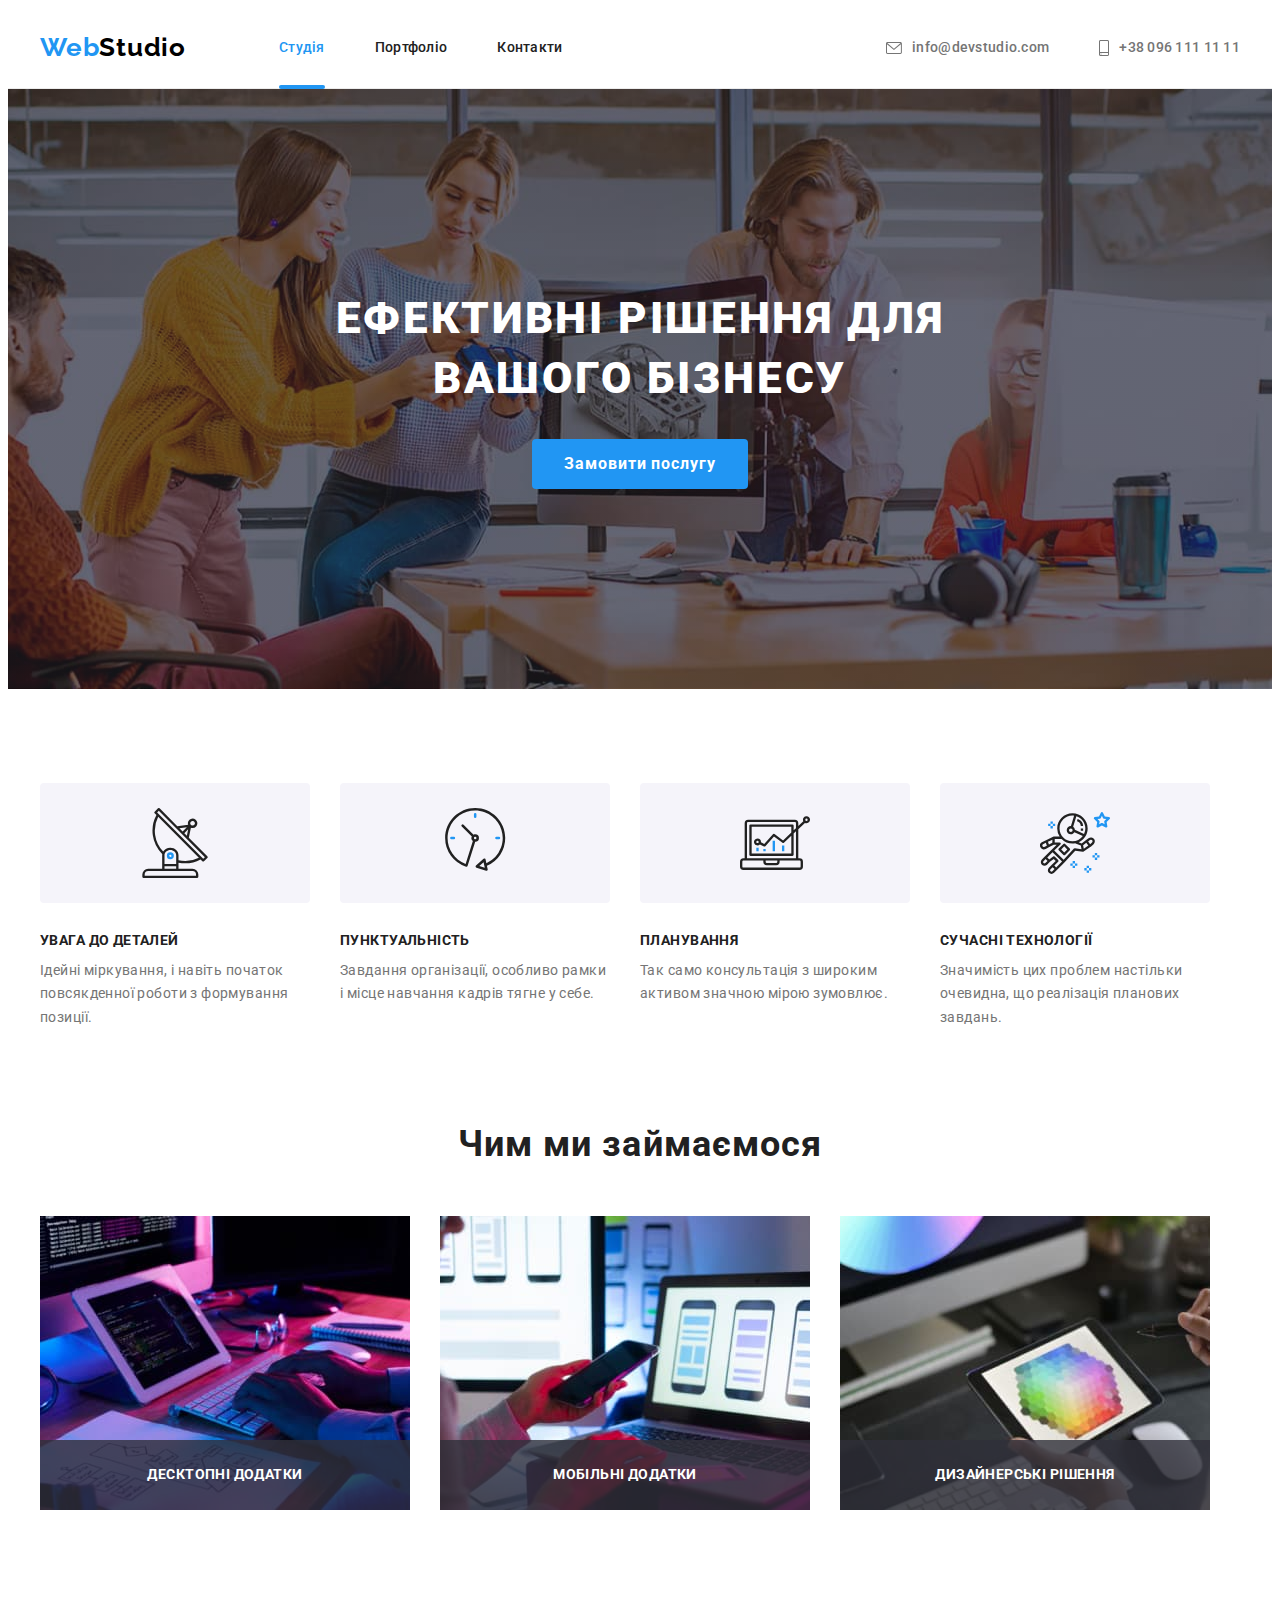
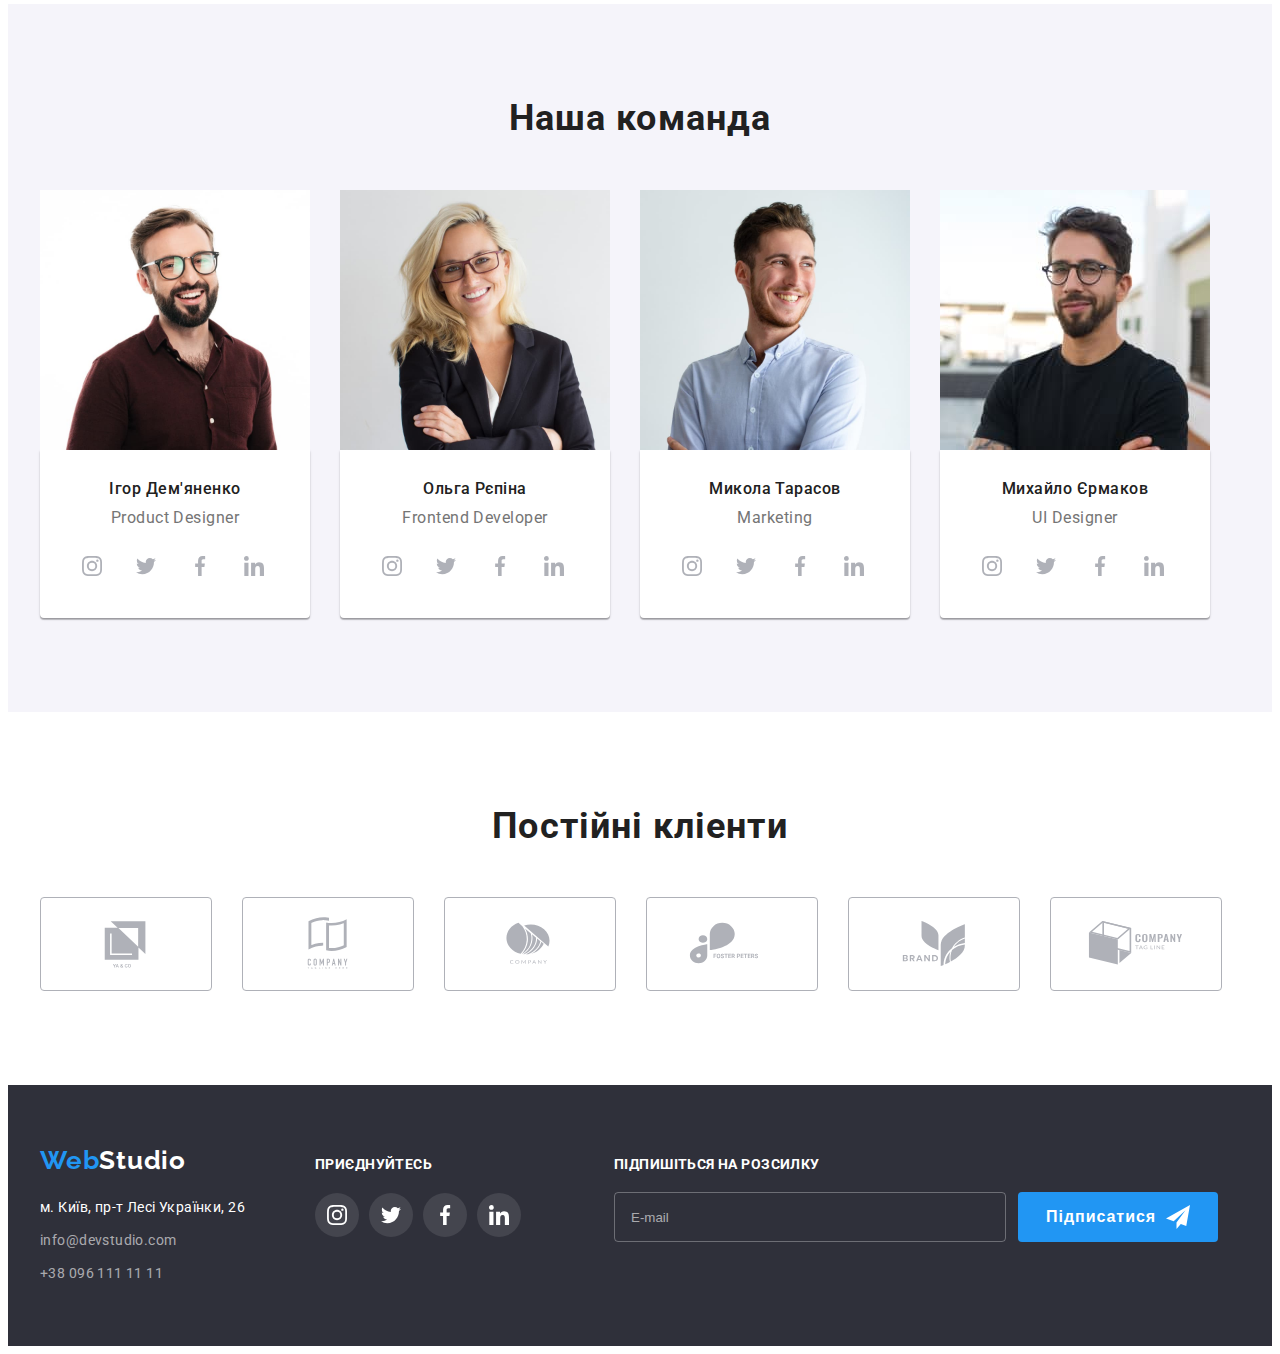
==== commit 8ac645d8: "Made amendments" ====
--- a/index.html
+++ b/index.html
@@ -377,14 +377,14 @@
             <!-- Mailing_form -->
             <div>
                 <strong class="mailing-title">Підпишіться на розсилку</strong>
-                <div class="mailing-wrapper">
+                <form class="mailing-wrapper">
                     <input class="mailing-field" name="mailing" type="text" placeholder="E-mail">
                     <button type="submit" class="mailing-button">Підписатися
                         <svg class="send-icon" width="24" height="24">
                             <use  href="./images/icons.svg#send-icon"></use>
                         </svg>
                     </button>
-                </div>
+                </form>
             </div>
         </div>
     </footer>
@@ -398,31 +398,39 @@
             </button>
             <strong class="modal-title">Залиште свої дані, ми вам передзвонимо</strong>
             <form name="back-call-form" autocomplete="on">
-                <label class="form-label" for="name">Ім'я</label>
-                <div class="form-wrapper">
-                    <input class="form-field" type="text" id="name" required>
-                    <svg width="12" height="12"  class="form-icon">
-                        <use href="./images/icons.svg#user-icon"></use>
-                    </svg>
-                </div>
-                <label class="form-label" for="tel">Телефон</label>
-                <div class="form-wrapper">
-                    <input class="form-field" type="tel" id="tel" required>
-                    <svg width="13" height="13" class="form-icon">
-                        <use href="./images/icons.svg#tel-form-icon"></use>
-                    </svg>
-                </div>
-                <label class="form-label" for="email">Пошта</label>
-                <div class="form-wrapper">
-                    <input class="form-field" type="email" id="email">
-                    <svg width="15" height="12" class="form-icon">
-                        <use href="./images/icons.svg#envelope-form-icon"></use>
-                    </svg>
-                </div>
-                <label class="form-label" for="comment">Коментар</label>
-                <div >
-                    <textarea class="form-field comment-field" name="comment" id="comment" placeholder="Введіть текст"></textarea>
-                </div>
+                <ul class="list form-list">
+                    <li class="field-item">
+                        <label class="form-label" for="name">Ім'я</label>
+                        <div class="form-wrapper">
+                            <input class="form-field" type="text" id="name" required>
+                            <svg width="12" height="12" class="form-icon">
+                                <use href="./images/icons.svg#user-icon"></use>
+                            </svg>
+                        </div>
+                    </li>
+                    <li class="field-item">
+                        <label class="form-label" for="tel">Телефон</label>
+                        <div class="form-wrapper">
+                            <input class="form-field" type="tel" id="tel" required>
+                            <svg width="13" height="13" class="form-icon">
+                                <use href="./images/icons.svg#tel-form-icon"></use>
+                            </svg>
+                        </div>
+                    </li>
+                    <li class="field-item">
+                        <label class="form-label" for="email">Пошта</label>
+                        <div class="form-wrapper">
+                            <input class="form-field" type="email" id="email">
+                            <svg width="15" height="12" class="form-icon">
+                                <use href="./images/icons.svg#envelope-form-icon"></use>
+                            </svg>
+                        </div>
+                    </li>
+                    <li>
+                        <label class="form-label" for="comment">Коментар</label>
+                            <textarea class="form-field comment-field" name="comment" id="comment" placeholder="Введіть текст"></textarea>
+                    </li>
+                </ul>
                 <div class="checkbox-wrapper">
                     <label class="checkbox-label">
                         <input class="form-checkbox" type="checkbox">
@@ -434,8 +442,6 @@
                             <a href="./" class="terms-link">Умови договору</a>
                         </span>
                     </label>
-                    <!-- <input class="terms-chackbox" type="checkbox">
-                    <span class="checkbox-descr">Погоджуюся з розсилкою та приймаю<a href="/" class="terms-link">Умови договору</a></span> -->
                     <button class="submit-button" type="submit">Відправити</button>
                 </div>
             </form>
--- a/css/styles.css
+++ b/css/styles.css
@@ -628,6 +628,7 @@
 
 .mailing-wrapper {
     position: relative;
+    display: flex;
 }
 
 .mailing-field {
@@ -646,22 +647,24 @@
 }
 
 .mailing-button {
+    display: flex;
+    justify-content: space-between;
+    align-items: center;
+    border: 0px;
+    width: 200px;
     background-color: var(--first-logo-color);
     border-color: transparent;
     border-radius: 4px;
-    padding: 10px 62px 10px 28px;
+    padding: 10px 28px;
     color: var(--main-color);
     font-weight: 700;
     font-size: 16px;
     line-height: 30px;
     letter-spacing: 0.06em;
+    cursor: pointer;
 }
 
 .send-icon {
-    position: absolute;
-    right:  28px;
-    top: 50%;
-    transform: translateY(-50%);
     fill: var(--main-color);
 }
 
@@ -726,7 +729,8 @@
     transition: fill 250ms var(--transition-function)
 }
 
-.close-btn:hover .close-btn-icon {
+.close-btn:hover .close-btn-icon,
+.close-btn:focus .close-btn-icon {
     fill: var(--first-logo-color);
 }
 
@@ -744,8 +748,15 @@
 
 .form-wrapper {
     position: relative;
+}
+
+.form-list {
+    margin-bottom: 20px;
+    
+}
+
+.field-item {
     margin-bottom: 10px;
-
 }
 
 .form-icon {
@@ -759,11 +770,12 @@
 .form-field {
     outline: transparent;
     width: 100%;
-    padding: 12px 12px 12px 42px;
+    padding: 11px 12px 11px 42px;
     border-radius:  4px;
     border:  solid 1px;
     border-color: var(--form-field-border-color);
     transition: border-color 250ms var(--transition-function);
+    font-size: 14px;
 }
 
 .form-field:focus {
@@ -775,14 +787,16 @@
 }
 
 .comment-field {
-    padding: 12px 16px;
+    display: block;
+    padding: 11px 16px;
     resize: none;
     width: 448px;
     height: 120px;
-    margin-bottom: 20px;
+    
 }
 
 .form-label {
+    display: block;
     font-weight: 400;
     font-size: 12px;
     line-height: 1.16;
@@ -799,29 +813,36 @@
 
 .checkbox-label {
     margin-bottom: 30px;
+    display: flex;
+    align-items: center;
 }
 
 .form-checkbox {
     appearance: none;
 }
 
+.form-checkbox-icon {
+    margin-right: 8px;
+    cursor: pointer;
+}
+
 .form-checkbox-icon .uncheck {
+    opacity: 1;
+    transition: opacity 250ms var(--transition-function);
+}
+
+.form-checkbox:checked + .form-checkbox-icon .uncheck {
+    opacity: 0;
+    
+}
+
+.form-checkbox-icon .check {
     opacity: 0;
     transition: opacity 250ms var(--transition-function);
 }
 
-.form-checkbox:checked + .form-checkbox-icon .uncheck {
+.form-checkbox:checked + .form-checkbox-icon .check {
     opacity: 1;
-    
-}
-
-.form-checkbox-icon .check {
-    opacity: 1;
-    transition: opacity 250ms var(--transition-function);
-}
-
-.form-checkbox:checked + .form-checkbox-icon .check {
-    opacity: 0;
 }
 
 .terms-chackbox {
@@ -845,9 +866,13 @@
     padding:  10px 52px;
     color: var(--main-color);
     background-color: var(--submit-button-color);
-    border-color: transparent;
+    border: none;
     border-radius: 4px;
     transition: box-shadow 250ms var(--transition-function);
+    font-weight: 700;
+    font-size: 16px;
+    line-height: 1.87;
+    letter-spacing: 0.06em;
 
 }
 
